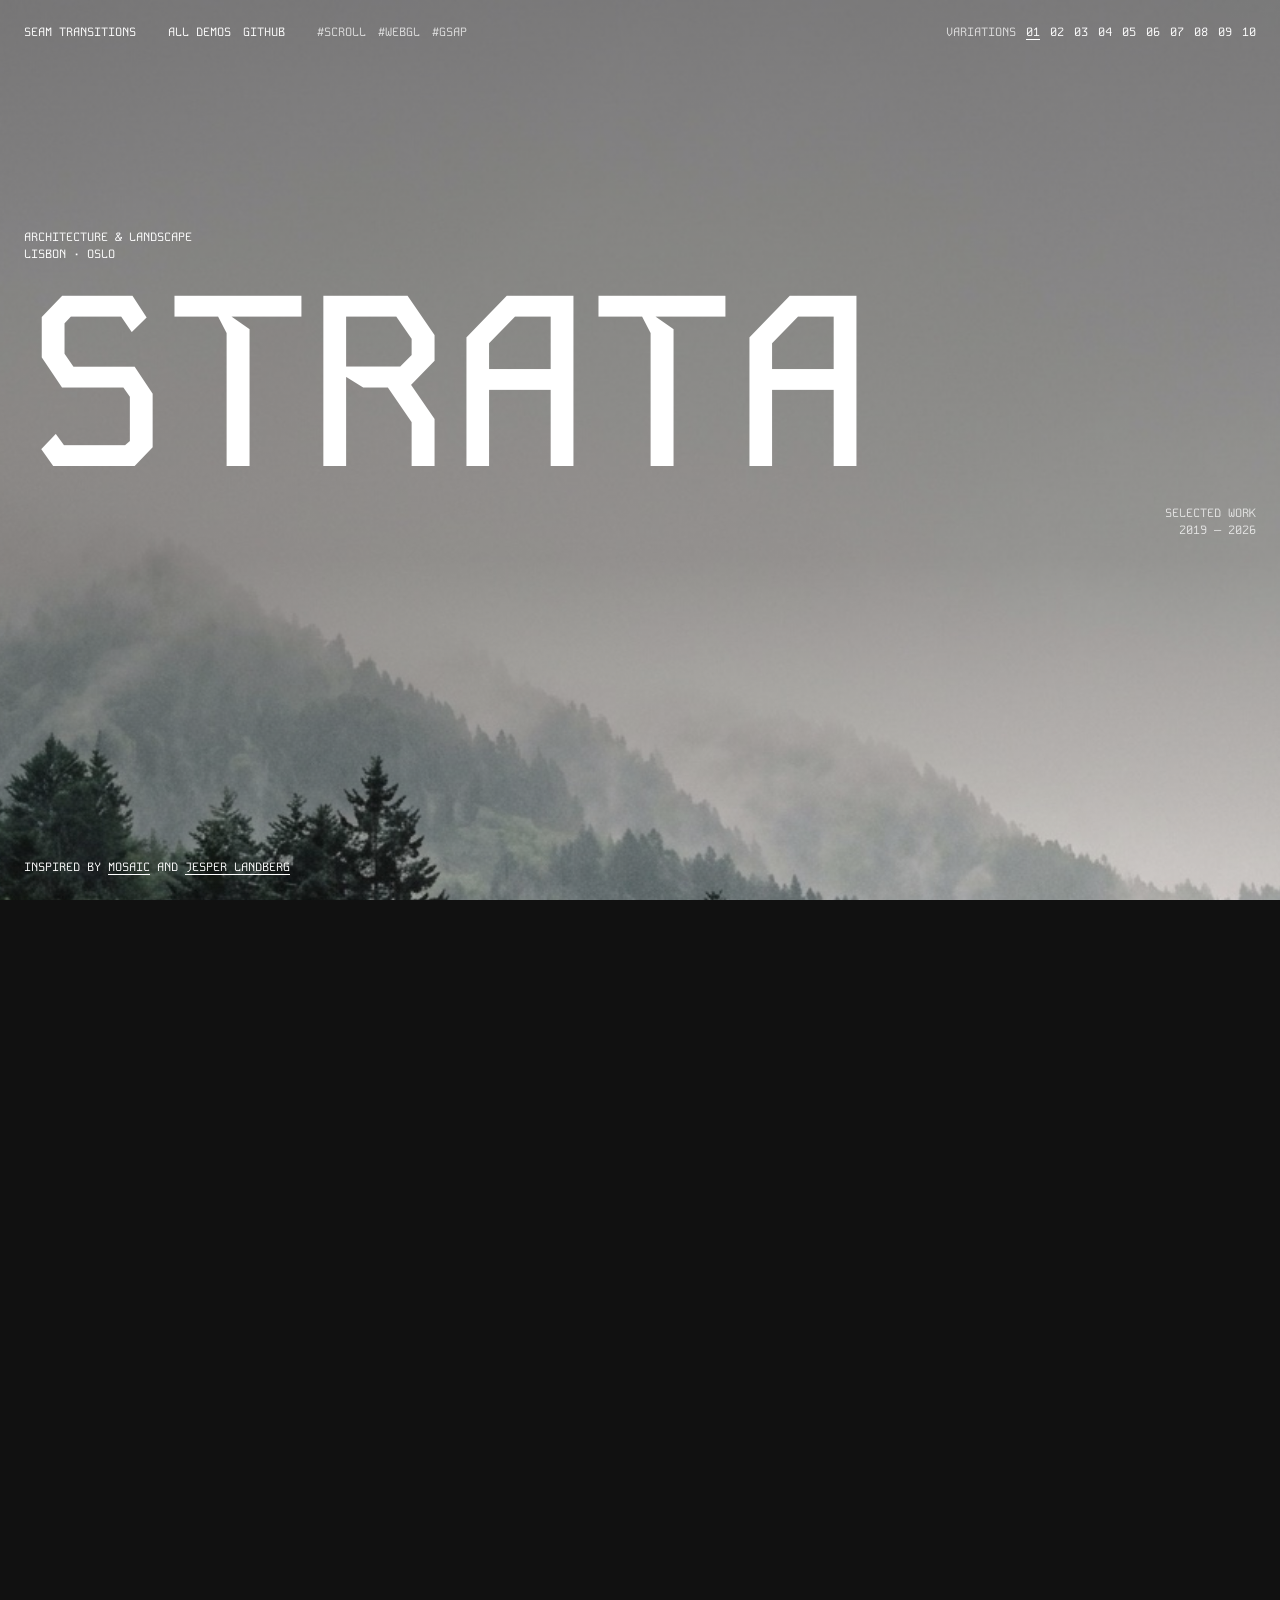
==== index.html @ 370e0d15 "Seam Transitions Ten scroll-driven transitions for the seam between a hero and the white page that s" ====
<!DOCTYPE html>
<html lang="en" class="no-js">
  <head>
    <meta charset="UTF-8" />
    <meta name="viewport" content="width=device-width, initial-scale=1" />
    <title>Seam Transitions | Demo 1 | Codrops</title>
    <meta name="description" content="As the page scrolls up, a photograph of misty pines bleeds into it like ink into wet paper, showing more forest under the page. A WebGL scroll transition with GSAP." />
    <meta name="keywords" content="ink effect, image reveal, scroll transition, section transition, scroll animation, WebGL, GLSL shaders, GSAP, ScrollTrigger" />
    <link rel="canonical" href="https://tympanus.net/Demos/SeamTransitions/" />
    <meta name="theme-color" content="#111" />
    <meta property="og:type" content="website" />
    <meta property="og:site_name" content="Codrops" />
    <meta property="og:title" content="Seam Transitions | Demo 1 | Codrops" />
    <meta property="og:description" content="As the page scrolls up, a photograph of misty pines bleeds into it like ink into wet paper, showing more forest under the page. A WebGL scroll transition with GSAP." />
    <meta property="og:url" content="https://tympanus.net/Demos/SeamTransitions/" />
    <meta property="og:image" content="https://tympanus.net/Demos/SeamTransitions/og-image.jpg" />
    <meta property="og:image:width" content="1200" />
    <meta property="og:image:height" content="630" />
    <meta property="og:image:alt" content="Seam Transitions: a photograph of misty pines bleeding like ink into the white page that scrolls up over it, under the studio name Strata" />
    <meta name="twitter:card" content="summary_large_image" />
    <meta name="twitter:site" content="@codrops" />
    <meta name="twitter:title" content="Seam Transitions | Demo 1 | Codrops" />
    <meta name="twitter:description" content="As the page scrolls up, a photograph of misty pines bleeds into it like ink into wet paper, showing more forest under the page. A WebGL scroll transition with GSAP." />
    <meta name="twitter:image" content="https://tympanus.net/Demos/SeamTransitions/og-image.jpg" />
    <meta name="twitter:image:alt" content="Seam Transitions: a photograph of misty pines bleeding like ink into the white page that scrolls up over it, under the studio name Strata" />
    <link rel="icon" type="image/svg+xml" href="https://tympanus.net/favicon/favicon.svg" />
    <link rel="shortcut icon" href="https://tympanus.net/favicon/favicon.ico" />
    <link rel="preconnect" href="https://fonts.googleapis.com" />
    <link rel="preconnect" href="https://fonts.gstatic.com" crossorigin />
    <link rel="stylesheet" href="https://fonts.googleapis.com/css2?family=Kode+Mono:wght@400;500&display=swap" />
    <link rel="stylesheet" type="text/css" href="css/base.css" />
    <script>
      document.documentElement.className = 'js';
    </script>
    <!-- Added on the live server only, leave commented out in the repo -->
    <!--script src="//tympanus.net/codrops/adpacks/analytics.js"></script-->
  </head>

  <body class="demo-1 loading" data-seam="ink">
    <div id="smooth-wrapper">
      <main id="smooth-content">
        <section class="hero">
          <header class="frame">
            <h1 class="frame__title">Seam Transitions</h1>
            <nav class="frame__links">
              <a href="https://tympanus.net/codrops/hub/">All demos</a>
              <a href="https://github.com/codrops/SeamTransitions">GitHub</a>
            </nav>
            <nav class="frame__tags">
              <a href="https://tympanus.net/codrops/hub/tag/scroll/">#scroll</a>
              <a href="https://tympanus.net/codrops/hub/tag/webgl/">#webgl</a>
              <a href="https://tympanus.net/codrops/hub/tag/gsap/">#gsap</a>
            </nav>
            <nav class="frame__demos">
              <span class="frame__demos-label">Variations</span>
              <span class="frame__demo frame__demo--current">01</span>
              <a class="frame__demo" href="index2.html">02</a>
              <a class="frame__demo" href="index3.html">03</a>
              <a class="frame__demo" href="index4.html">04</a>
              <a class="frame__demo" href="index5.html">05</a>
              <a class="frame__demo" href="index6.html">06</a>
              <a class="frame__demo" href="index7.html">07</a>
              <a class="frame__demo" href="index8.html">08</a>
              <a class="frame__demo" href="index9.html">09</a>
              <a class="frame__demo" href="index10.html">10</a>
            </nav>
            <p class="frame__credits">Inspired by <a href="https://mosaic.flabbergast.agency/">Mosaic</a> and <a href="https://tympanus.net/codrops/?p=124140">Jesper Landberg</a></p>
          </header>
          <img class="hero__img" src="img/hero-ink.jpg" width="1376" height="768" alt="A misty mountain ridge, dark pines fading up into pale fog" />
          <div class="hero__content">
            <p class="hero__meta">Architecture &amp; landscape<br />Lisbon · Oslo</p>
            <h2 class="hero__title">Strata</h2>
            <p class="hero__note">Selected work<br />2019 — 2026</p>
          </div>
        </section>
        <div class="seam" aria-hidden="true"></div>
        <section class="next">
          <div class="next__intro">
            <p class="next__label">(01) Studio</p>
            <p class="next__text">We design buildings that settle into their ground: houses, chapels, baths and schools, cut from the stone, timber and light of their place.</p>
          </div>
          <ul class="projects">
            <li>
              <img src="img/project-1.jpg" width="896" height="1200" alt="A small brick house with a vaulted roof in a dry meadow" />
              <p>Kiln House <span>2025</span></p>
            </li>
            <li>
              <img src="img/project-2.jpg" width="896" height="1200" alt="A timber pavilion on slender columns among tall grasses" />
              <p>Sorrel Pavilion <span>2024</span></p>
            </li>
            <li>
              <img src="img/project-3.jpg" width="896" height="1200" alt="A basalt chapel on a pale gravel hill" />
              <p>Basalt Chapel <span>2024</span></p>
            </li>
            <li>
              <img src="img/project-4.jpg" width="896" height="1200" alt="Sea baths: a concrete deck and steps down into a tidal pool" />
              <p>Harbour Baths <span>2023</span></p>
            </li>
            <li>
              <img src="img/project-5.jpg" width="896" height="1200" alt="A whitewashed courtyard around an old olive tree" />
              <p>Olive Court <span>2022</span></p>
            </li>
            <li>
              <img src="img/project-6.jpg" width="896" height="1200" alt="A long low brick and timber school on flat green land" />
              <p>Lowland School <span>2021</span></p>
            </li>
          </ul>
          <footer class="next__foot">
            <a href="mailto:studio@strata.example">studio@strata.example</a>
            <span>(02) Projects</span>
          </footer>
        </section>
      </main>
    </div>
    <script src="js/gsap.min.js"></script>
    <script src="js/ScrollTrigger.min.js"></script>
    <script src="js/ScrollSmoother.min.js"></script>
    <script src="js/SplitText.min.js"></script>
    <script type="module" src="js/index.js"></script>
    <!-- Added on the live server only, leave commented out in the repo -->
    <!--script src="https://tympanus.net/codrops/adpacks/cda_sponsor.js"></script-->
  </body>
</html>
---- css/base.css ----
/* Seam Transitions · the page frame, the studio page, and what the seams share. */

*,
*::before,
*::after {
  box-sizing: border-box;
}

:root {
  --dark: #111;
  --paper: #fff;
  --ink: #111;
  --font: 'Kode Mono', ui-monospace, monospace;
  --gutter: 24px;
  --hero: 100vh; /* the hero fills the screen; index.js reads its real height */
  font-size: 12px;
}

html,
body {
  margin: 0;
  background: var(--dark);
}

body {
  color: var(--ink);
  font-family: var(--font);
  line-height: 1.4;
  text-transform: uppercase;
  -webkit-font-smoothing: antialiased;
  -moz-osx-font-smoothing: grayscale;
}

a {
  color: inherit;
  text-decoration: none;
}

p,
h1,
h2,
h3,
ul {
  margin: 0;
}

/* Until the fonts and photographs are in: a hairline bar, then the page. */
.js .loading::before,
.js .loading::after {
  content: '';
  position: fixed;
  z-index: 1000;
}

.js .loading::before {
  inset: 0;
  background: var(--dark);
}

.js .loading::after {
  top: 50%;
  left: 50%;
  width: 120px;
  height: 1px;
  margin-left: -60px;
  background: var(--paper);
  transform-origin: 0 50%;
  animation: loading 1.2s ease-in-out infinite alternate;
}

@keyframes loading {
  from {
    transform: scaleX(0.1);
  }
  to {
    transform: scaleX(1);
  }
}

/* Frame ------------------------------------------------------------------ */

/* Codrops' frame, over the hero, in the hero's own colour, and it scrolls
   away with it, so the seams never pass under it. Along the top: the
   title, links, tags and variations. Along the bottom: the credits on the
   left and, on the live site, the sponsor on the right (#cdawrap, put in
   the frame by Codrops' sponsor script). The bottom row is where the seams
   work, so index.js fades it out (--foot) before they get there. */
.frame {
  position: absolute;
  inset: 0;
  z-index: 2;
  display: grid;
  grid-template-columns: auto auto 1fr auto;
  grid-template-rows: auto 1fr auto;
  grid-template-areas:
    'title links tags demos'
    '. . . .'
    'credits credits credits sponsor';
  gap: 8px 32px;
  align-items: start;
  padding: var(--gutter);
  pointer-events: none;
}

.frame a {
  pointer-events: auto;
}

.frame__title {
  grid-area: title;
  font-size: 1rem;
  font-weight: 400;
}

.frame__links {
  grid-area: links;
}

.frame__tags {
  grid-area: tags;
}

.frame__links,
.frame__tags {
  display: flex;
  gap: 12px;
}

.frame__links a:hover,
.frame__tags a:hover,
.frame__demo:hover {
  opacity: 0.6;
}

.frame__tags {
  opacity: 0.75;
}

/* The variations, numbered. */
.frame__demos {
  grid-area: demos;
  display: grid;
  grid-template-columns: auto repeat(10, auto);
  gap: 2px 10px;
  justify-content: end;
}

.frame__demos-label {
  opacity: 0.75;
}

.frame__demo {
  font-variant-numeric: tabular-nums;
}

.frame__demo--current {
  text-decoration: underline;
  text-underline-offset: 3px;
}

.frame__credits,
.frame #cdawrap {
  align-self: end;
  opacity: var(--foot, 1);
}

.frame__credits {
  grid-area: credits;
}

.frame__credits a {
  text-decoration: underline;
  text-underline-offset: 3px;
}

.frame__credits a:hover {
  opacity: 0.6;
}

.frame #cdawrap {
  grid-area: sponsor;
  justify-self: end;
  max-width: 300px;
  text-align: right;
}

.frame--clear .frame__credits,
.frame--clear #cdawrap {
  visibility: hidden;
}

/* The studio page ------------------------------------------------------------- */

/* The hero: a photograph in daylight across the whole screen, each page's
   chosen for its seam, and the studio's name on it in white. Its lower
   quarter is kept clear: that's where the seams work. Dark until the
   photograph is in. */
.hero {
  position: relative;
  height: var(--hero);
  overflow: hidden;
  background: var(--dark);
  color: var(--paper);
}

/* The photograph is drawn as it is (shaders draw it the same, glsl.js,
   photo()). Its box can reach below the hero by --bleed, cropped by it, so
   a seam can show the rest of the picture under the page (Ink, Surface). */
.hero__img {
  position: absolute;
  inset: 0 0 auto;
  width: 100%;
  height: calc(100% + var(--bleed, 0px));
  object-fit: cover;
}

/* A veil over the photograph so the white type reads: darkest at the top,
   behind the frame and the name, lighter towards the bottom, where the
   page comes in. index.js reads the same numbers for the seams, which
   draw the photograph under the same veil. */
.hero {
  --veil-top: 0.5;
  --veil-mid: 0.38;
  --veil-stop: 0.62; /* where --veil-mid is, 0 to 1 down the hero */
  --veil-bottom: 0.12;
}

.hero::after {
  content: '';
  position: absolute;
  inset: 0;
  background: linear-gradient(
    rgb(0 0 0 / var(--veil-top)),
    rgb(0 0 0 / var(--veil-mid)) calc(var(--veil-stop) * 100%),
    rgb(0 0 0 / var(--veil-bottom))
  );
}

.hero__content {
  position: absolute;
  z-index: 1;
  inset: 0;
  display: grid;
  grid-template-columns: repeat(8, minmax(0, 1fr));
  grid-template-rows: 1fr auto 1fr;
  column-gap: var(--gutter);
  padding: 120px var(--gutter) 28vh;
}

.hero__title {
  grid-column: 1 / -1;
  grid-row: 2;
  font-size: clamp(64px, 19vw, 300px);
  font-weight: 500;
  line-height: 0.8;
  letter-spacing: -0.02em;
}

.hero__meta {
  grid-column: 1 / 3;
  grid-row: 1;
  align-self: end;
  padding-bottom: 24px;
}

.hero__note {
  grid-column: 7 / -1;
  grid-row: 3;
  justify-self: end;
  padding-top: 24px;
  text-align: right;
  opacity: 0.75;
}

/* The seam: a box straddling the hero's bottom edge, `--above` into the
   hero and `--below` into the page under it. Each seam draws in it on a
   canvas; it never takes the pointer. */
.seam {
  position: absolute;
  left: 0;
  right: 0;
  top: calc(var(--hero) - var(--above, 0px));
  height: calc(var(--above, 0px) + var(--below, 0px));
  z-index: 5;
  pointer-events: none;
}

.seam canvas {
  display: block;
  width: 100%;
  height: 100%;
}

/* The page under the hero: white, the studio's introduction and its
   latest work. Its top is left open: the seam plays out there. */
.next {
  position: relative;
  background: var(--paper);
  color: var(--ink);
  padding: 34vh var(--gutter) var(--gutter); /* the footer as close to the bottom as the frame is to the top */
  overflow-x: clip; /* the marquee runs to the screen's edges, not past them */
}

.next__intro {
  display: grid;
  grid-template-columns: repeat(8, minmax(0, 1fr));
  column-gap: var(--gutter);
  align-items: baseline;
}

.next__label {
  grid-column: 1 / 3;
  opacity: 0.5;
}

.next__text {
  grid-column: 3 / -1;
  font-size: clamp(20px, 2.2vw, 32px);
  line-height: 1.15;
}

/* The latest work: six 4:5 photographs in a tight row, captions under
   them, right-aligned. With motion it's a marquee: index.js adds a second
   set after the first and `.projects--marquee`, which lines them all up
   at the same size, `--across` to the screen. */
.projects {
  --across: 6;
  display: grid;
  grid-template-columns: repeat(6, minmax(0, 1fr));
  gap: 60px 7px;
  margin: 20vh 0 0;
  padding: 0;
  list-style: none;
}

.projects img {
  display: block;
  width: 100%;
  height: auto; /* the ratio below, not the height="…" in the markup */
  aspect-ratio: 4 / 5;
  object-fit: cover;
  background: #eee;
}

.projects--marquee {
  display: flex;
  gap: 7px;
  width: max-content;
}

.projects--marquee li {
  flex: none;
  width: calc((100vw - 2 * var(--gutter) - (var(--across) - 1) * 7px) / var(--across));
}

.projects p {
  margin-top: 6px;
  text-align: right;
}

.projects span {
  opacity: 0.5;
}

.next__foot {
  display: flex;
  justify-content: space-between;
  margin-top: 24vh;
}

/* Small screens ------------------------------------------------------------ */

@media (max-width: 760px) {
  :root {
    --gutter: 16px;
  }

  .frame {
    grid-template-columns: 1fr;
    grid-template-rows: repeat(4, auto) 1fr auto auto;
    grid-template-areas: 'title' 'links' 'tags' 'demos' '.' 'credits' 'sponsor';
  }

  .frame #cdawrap {
    justify-self: start;
    text-align: left;
  }

  .frame__demos {
    justify-content: start;
  }

  .hero__content {
    padding-top: 180px;
  }

  .hero__meta {
    grid-column: 1 / -1;
  }

  .hero__note {
    grid-column: 1 / -1;
  }

  .next__intro {
    grid-template-columns: 1fr;
    gap: 16px;
  }

  .next__label,
  .next__text {
    grid-column: 1;
  }

  .projects {
    grid-template-columns: repeat(2, minmax(0, 1fr));
    --across: 2.4;
  }
}
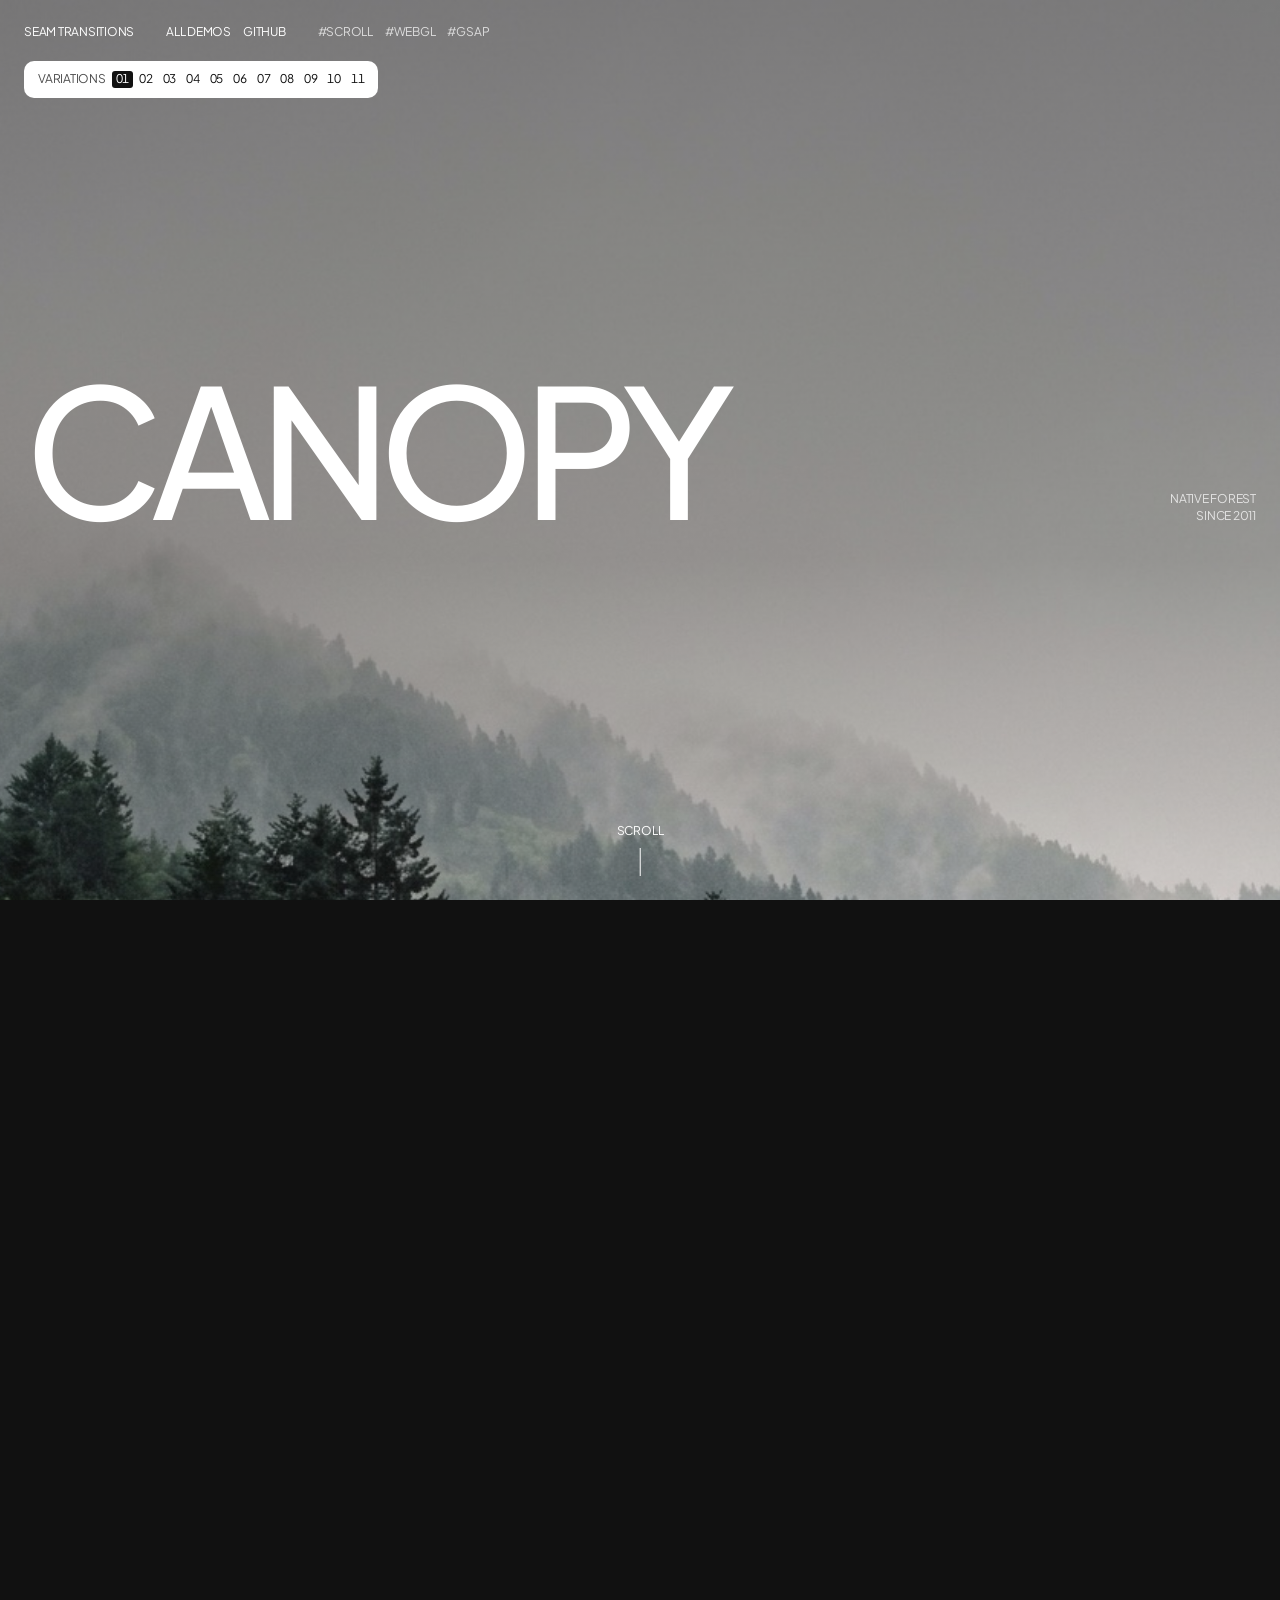
==== commit 54ce5b64: "Give each seam a studio, add Fray and Shavings, new frame and type - Every page is now the home page" ====
--- a/index.html
+++ b/index.html
@@ -4,30 +4,30 @@
     <meta charset="UTF-8" />
     <meta name="viewport" content="width=device-width, initial-scale=1" />
     <title>Seam Transitions | Demo 1 | Codrops</title>
-    <meta name="description" content="As the page scrolls up, a photograph of misty pines bleeds into it like ink into wet paper, showing more forest under the page. A WebGL scroll transition with GSAP." />
+    <meta name="description" content="A cleared hillside grows back: misty pine forest bleeds down into the white page like ink, showing more forest as it scrolls. A WebGL scroll transition with GSAP." />
     <meta name="keywords" content="ink effect, image reveal, scroll transition, section transition, scroll animation, WebGL, GLSL shaders, GSAP, ScrollTrigger" />
     <link rel="canonical" href="https://tympanus.net/Demos/SeamTransitions/" />
     <meta name="theme-color" content="#111" />
     <meta property="og:type" content="website" />
     <meta property="og:site_name" content="Codrops" />
     <meta property="og:title" content="Seam Transitions | Demo 1 | Codrops" />
-    <meta property="og:description" content="As the page scrolls up, a photograph of misty pines bleeds into it like ink into wet paper, showing more forest under the page. A WebGL scroll transition with GSAP." />
+    <meta property="og:description" content="A cleared hillside grows back: misty pine forest bleeds down into the white page like ink, showing more forest as it scrolls. A WebGL scroll transition with GSAP." />
     <meta property="og:url" content="https://tympanus.net/Demos/SeamTransitions/" />
     <meta property="og:image" content="https://tympanus.net/Demos/SeamTransitions/og-image.jpg" />
     <meta property="og:image:width" content="1200" />
     <meta property="og:image:height" content="630" />
-    <meta property="og:image:alt" content="Seam Transitions: a photograph of misty pines bleeding like ink into the white page that scrolls up over it, under the studio name Strata" />
+    <meta property="og:image:alt" content="Seam Transitions: misty pines bleeding like ink into the white page that scrolls up over them, under the name Canopy" />
     <meta name="twitter:card" content="summary_large_image" />
     <meta name="twitter:site" content="@codrops" />
     <meta name="twitter:title" content="Seam Transitions | Demo 1 | Codrops" />
-    <meta name="twitter:description" content="As the page scrolls up, a photograph of misty pines bleeds into it like ink into wet paper, showing more forest under the page. A WebGL scroll transition with GSAP." />
+    <meta name="twitter:description" content="A cleared hillside grows back: misty pine forest bleeds down into the white page like ink, showing more forest as it scrolls. A WebGL scroll transition with GSAP." />
     <meta name="twitter:image" content="https://tympanus.net/Demos/SeamTransitions/og-image.jpg" />
-    <meta name="twitter:image:alt" content="Seam Transitions: a photograph of misty pines bleeding like ink into the white page that scrolls up over it, under the studio name Strata" />
+    <meta name="twitter:image:alt" content="Seam Transitions: misty pines bleeding like ink into the white page that scrolls up over them, under the name Canopy" />
     <link rel="icon" type="image/svg+xml" href="https://tympanus.net/favicon/favicon.svg" />
     <link rel="shortcut icon" href="https://tympanus.net/favicon/favicon.ico" />
     <link rel="preconnect" href="https://fonts.googleapis.com" />
     <link rel="preconnect" href="https://fonts.gstatic.com" crossorigin />
-    <link rel="stylesheet" href="https://fonts.googleapis.com/css2?family=Kode+Mono:wght@400;500&display=swap" />
+    <link rel="stylesheet" href="https://fonts.googleapis.com/css2?family=Plus+Jakarta+Sans:wght@400;500&display=swap" />
     <link rel="stylesheet" type="text/css" href="css/base.css" />
     <script>
       document.documentElement.className = 'js';
@@ -63,51 +63,53 @@
               <a class="frame__demo" href="index8.html">08</a>
               <a class="frame__demo" href="index9.html">09</a>
               <a class="frame__demo" href="index10.html">10</a>
+              <a class="frame__demo" href="index11.html">11</a>
             </nav>
-            <p class="frame__credits">Inspired by <a href="https://mosaic.flabbergast.agency/">Mosaic</a> and <a href="https://tympanus.net/codrops/?p=124140">Jesper Landberg</a></p>
           </header>
           <img class="hero__img" src="img/hero-ink.jpg" width="1376" height="768" alt="A misty mountain ridge, dark pines fading up into pale fog" />
           <div class="hero__content">
-            <p class="hero__meta">Architecture &amp; landscape<br />Lisbon · Oslo</p>
-            <h2 class="hero__title">Strata</h2>
-            <p class="hero__note">Selected work<br />2019 — 2026</p>
+            <h2 class="hero__title">Canopy</h2>
+            <p class="hero__note">Native forest<br />Since 2011</p>
           </div>
+          <p class="hero__scroll" aria-hidden="true">Scroll</p>
+
         </section>
         <div class="seam" aria-hidden="true"></div>
         <section class="next">
           <div class="next__intro">
-            <p class="next__label">(01) Studio</p>
-            <p class="next__text">We design buildings that settle into their ground: houses, chapels, baths and schools, cut from the stone, timber and light of their place.</p>
+            <p class="next__label">(01) Rewilding</p>
+            <p class="next__text">We bring native forest back to hills cleared long ago: seed gathered nearby, planted by volunteers, then left to grow wild.</p>
           </div>
           <ul class="projects">
             <li>
-              <img src="img/project-1.jpg" width="896" height="1200" alt="A small brick house with a vaulted roof in a dry meadow" />
-              <p>Kiln House <span>2025</span></p>
+              <img src="img/canopy-1.jpg" width="896" height="1200" alt="Young birch and pine regrowing on a misty hillside that was once bare moorland" />
+              <p>Birch Hollow <span>2012</span></p>
             </li>
             <li>
-              <img src="img/project-2.jpg" width="896" height="1200" alt="A timber pavilion on slender columns among tall grasses" />
-              <p>Sorrel Pavilion <span>2024</span></p>
+              <img src="img/canopy-2.jpg" width="896" height="1200" alt="Pine saplings in tree guards across a heather hillside above a grey loch" />
+              <p>Upper Loch <span>2014</span></p>
             </li>
             <li>
-              <img src="img/project-3.jpg" width="896" height="1200" alt="A basalt chapel on a pale gravel hill" />
-              <p>Basalt Chapel <span>2024</span></p>
+              <img src="img/canopy-3.jpg" width="896" height="1200" alt="A rowan with red berries among young pines on a misty ridge" />
+              <p>Rowan Ridge <span>2016</span></p>
             </li>
             <li>
-              <img src="img/project-4.jpg" width="896" height="1200" alt="Sea baths: a concrete deck and steps down into a tidal pool" />
-              <p>Harbour Baths <span>2023</span></p>
+              <img src="img/canopy-4.jpg" width="896" height="1200" alt="A young native pinewood with heather and blaeberry beneath the trees" />
+              <p>Red Pine Glen <span>2018</span></p>
             </li>
             <li>
-              <img src="img/project-5.jpg" width="896" height="1200" alt="A whitewashed courtyard around an old olive tree" />
-              <p>Olive Court <span>2022</span></p>
+              <img src="img/canopy-5.jpg" width="896" height="1200" alt="Rows of pine and birch seedlings in trays under a polytunnel" />
+              <p>Seed Store <span>2021</span></p>
             </li>
             <li>
-              <img src="img/project-6.jpg" width="896" height="1200" alt="A long low brick and timber school on flat green land" />
-              <p>Lowland School <span>2021</span></p>
+              <img src="img/canopy-6.jpg" width="896" height="1200" alt="A stream winding through a newly planted valley, bare hills behind" />
+              <p>Moss Burn <span>2024</span></p>
             </li>
           </ul>
           <footer class="next__foot">
-            <a href="mailto:studio@strata.example">studio@strata.example</a>
-            <span>(02) Projects</span>
+            <a href="mailto:hello@canopy.example">hello@canopy.example</a>
+            <p class="next__credits">Inspired by <a href="https://mosaic.flabbergast.agency/">Mosaic</a> and Jesper Landberg’s <a href="https://tympanus.net/Demos/PaperDrops/">demo</a> on Codrops</p>
+            <span>(02) Planting</span>
           </footer>
         </section>
       </main>
--- a/css/base.css
+++ b/css/base.css
@@ -10,7 +10,7 @@
   --dark: #111;
   --paper: #fff;
   --ink: #111;
-  --font: 'Kode Mono', ui-monospace, monospace;
+  --font: 'Plus Jakarta Sans', system-ui, sans-serif;
   --gutter: 24px;
   --hero: 100vh; /* the hero fills the screen; index.js reads its real height */
   font-size: 12px;
@@ -26,6 +26,7 @@
   color: var(--ink);
   font-family: var(--font);
   line-height: 1.4;
+  letter-spacing: -0.02em;
   text-transform: uppercase;
   -webkit-font-smoothing: antialiased;
   -moz-osx-font-smoothing: grayscale;
@@ -81,21 +82,21 @@
 
 /* Codrops' frame, over the hero, in the hero's own colour, and it scrolls
    away with it, so the seams never pass under it. Along the top: the
-   title, links, tags and variations. Along the bottom: the credits on the
-   left and, on the live site, the sponsor on the right (#cdawrap, put in
-   the frame by Codrops' sponsor script). The bottom row is where the seams
-   work, so index.js fades it out (--foot) before they get there. */
+   title, links and tags and, on the live site, the sponsor on the right
+   (#cdawrap, put in the frame by Codrops' sponsor script). Under the title,
+   the variations, in a white box so they can't be missed. Nothing sits low
+   in the hero, where the seams work: the credits are in the footer. */
 .frame {
   position: absolute;
   inset: 0;
   z-index: 2;
   display: grid;
   grid-template-columns: auto auto 1fr auto;
-  grid-template-rows: auto 1fr auto;
+  grid-template-rows: auto auto 1fr;
   grid-template-areas:
-    'title links tags demos'
-    '. . . .'
-    'credits credits credits sponsor';
+    'title links tags sponsor'
+    'demos demos demos .'
+    '. . . .';
   gap: 8px 32px;
   align-items: start;
   padding: var(--gutter);
@@ -136,13 +137,19 @@
   opacity: 0.75;
 }
 
-/* The variations, numbered. */
+/* The variations, numbered, in a white box, the current one filled in. */
 .frame__demos {
   grid-area: demos;
-  display: grid;
-  grid-template-columns: auto repeat(10, auto);
+  justify-self: start;
+  display: grid;
+  grid-template-columns: auto repeat(11, auto);
   gap: 2px 10px;
-  justify-content: end;
+  align-items: center;
+  margin-top: 12px;
+  padding: 10px 14px;
+  border-radius: 10px;
+  background: var(--paper);
+  color: var(--ink);
 }
 
 .frame__demos-label {
@@ -154,27 +161,11 @@
 }
 
 .frame__demo--current {
-  text-decoration: underline;
-  text-underline-offset: 3px;
-}
-
-.frame__credits,
-.frame #cdawrap {
-  align-self: end;
-  opacity: var(--foot, 1);
-}
-
-.frame__credits {
-  grid-area: credits;
-}
-
-.frame__credits a {
-  text-decoration: underline;
-  text-underline-offset: 3px;
-}
-
-.frame__credits a:hover {
-  opacity: 0.6;
+  margin: 0 -4px;
+  padding: 0 4px;
+  border-radius: 3px;
+  background: var(--ink);
+  color: var(--paper);
 }
 
 .frame #cdawrap {
@@ -184,17 +175,12 @@
   text-align: right;
 }
 
-.frame--clear .frame__credits,
-.frame--clear #cdawrap {
-  visibility: hidden;
-}
-
 /* The studio page ------------------------------------------------------------- */
 
 /* The hero: a photograph in daylight across the whole screen, each page's
-   chosen for its seam, and the studio's name on it in white. Its lower
-   quarter is kept clear: that's where the seams work. Dark until the
-   photograph is in. */
+   chosen for its seam, and the studio's name on it in white, in the middle
+   of the screen. Below the name it's kept clear: that's where the seams
+   work. Dark until the photograph is in. */
 .hero {
   position: relative;
   height: var(--hero);
@@ -205,7 +191,7 @@
 
 /* The photograph is drawn as it is (shaders draw it the same, glsl.js,
    photo()). Its box can reach below the hero by --bleed, cropped by it, so
-   a seam can show the rest of the picture under the page (Ink, Surface). */
+   a seam can show the rest of the picture under the page (Ink). */
 .hero__img {
   position: absolute;
   inset: 0 0 auto;
@@ -244,32 +230,62 @@
   grid-template-columns: repeat(8, minmax(0, 1fr));
   grid-template-rows: 1fr auto 1fr;
   column-gap: var(--gutter);
-  padding: 120px var(--gutter) 28vh;
+  padding: 120px var(--gutter); /* the same above and below, so the name is in the middle */
 }
 
 .hero__title {
   grid-column: 1 / -1;
   grid-row: 2;
-  font-size: clamp(64px, 19vw, 300px);
+  align-self: last baseline;
+  font-size: clamp(56px, 14vw, 220px);
   font-weight: 500;
   line-height: 0.8;
-  letter-spacing: -0.02em;
-}
-
-.hero__meta {
-  grid-column: 1 / 3;
-  grid-row: 1;
-  align-self: end;
-  padding-bottom: 24px;
-}
-
+  letter-spacing: -0.07em;
+}
+
+/* A Japanese character after the name (Mend's 金, gold): set in a typeface
+   that has it, untracked, and sized and raised so its ink is as tall as the
+   name's capitals and sits on their baseline (a Japanese character fills a
+   square that reaches below the baseline). */
+.hero__title [lang='ja'] {
+  font-family: 'Zen Kaku Gothic New', sans-serif;
+  font-size: 0.85em;
+  letter-spacing: 0;
+  vertical-align: 0.036em;
+}
+
+/* Beside the name, on its baseline, so nothing sits below it. */
 .hero__note {
   grid-column: 7 / -1;
-  grid-row: 3;
+  grid-row: 2;
+  align-self: last baseline;
   justify-self: end;
-  padding-top: 24px;
   text-align: right;
   opacity: 0.75;
+}
+
+/* A cue to scroll, at the bottom of the hero, in the middle: a word over a
+   short line. index.js fades it out over the first few px of scroll,
+   before the seam comes up to it. */
+.hero__scroll {
+  position: absolute;
+  z-index: 1;
+  left: 50%;
+  bottom: var(--gutter);
+  display: flex;
+  flex-direction: column;
+  align-items: center;
+  gap: 8px;
+  color: var(--paper);
+  transform: translateX(-50%);
+  pointer-events: none;
+}
+
+.hero__scroll::after {
+  content: '';
+  width: 1px;
+  height: 28px;
+  background: currentColor;
 }
 
 /* The seam: a box straddling the hero's bottom edge, `--above` into the
@@ -317,6 +333,21 @@
   grid-column: 3 / -1;
   font-size: clamp(20px, 2.2vw, 32px);
   line-height: 1.15;
+  letter-spacing: -0.035em;
+  word-spacing: 0.12em; /* the words, kept apart in capitals set this tight */
+}
+
+/* A letter a seam has drunk from (Roots, whose roots reach the first line):
+   its ink drawn off from the top down to --level, px down its box, leaving
+   it pale, and paler still as --dry goes from 0 to 1 (45% of its ink left,
+   down to 12%). Only while there's something drawn off, so untouched
+   letters are plain text. */
+.next__char--drunk {
+  --pale: color-mix(in srgb, var(--ink) calc(45% - 33% * var(--dry, 0)), var(--paper));
+  background: linear-gradient(var(--pale) var(--level), var(--ink) var(--level));
+  -webkit-background-clip: text;
+  background-clip: text;
+  color: transparent;
 }
 
 /* The latest work: six 4:5 photographs in a tight row, captions under
@@ -362,10 +393,32 @@
   opacity: 0.5;
 }
 
+/* The footer: the studio's email, the demo's credits in the middle, the
+   section's name. */
 .next__foot {
-  display: flex;
-  justify-content: space-between;
+  display: grid;
+  grid-template-columns: 1fr auto 1fr;
+  gap: 8px var(--gutter);
+  align-items: baseline;
   margin-top: 24vh;
+}
+
+.next__foot > :last-child {
+  justify-self: end;
+}
+
+.next__credits {
+  text-align: center;
+  opacity: 0.6;
+}
+
+.next__credits a {
+  text-decoration: underline;
+  text-underline-offset: 3px;
+}
+
+.next__credits a:hover {
+  opacity: 0.6;
 }
 
 /* Small screens ------------------------------------------------------------ */
@@ -377,8 +430,12 @@
 
   .frame {
     grid-template-columns: 1fr;
-    grid-template-rows: repeat(4, auto) 1fr auto auto;
-    grid-template-areas: 'title' 'links' 'tags' 'demos' '.' 'credits' 'sponsor';
+    grid-template-rows: repeat(5, auto) 1fr;
+    grid-template-areas: 'title' 'demos' 'links' 'tags' 'sponsor' '.';
+  }
+
+  .frame__demos {
+    margin-top: 4px;
   }
 
   .frame #cdawrap {
@@ -386,20 +443,27 @@
     text-align: left;
   }
 
-  .frame__demos {
-    justify-content: start;
-  }
-
   .hero__content {
-    padding-top: 180px;
-  }
-
-  .hero__meta {
-    grid-column: 1 / -1;
-  }
-
+    padding-block: 180px;
+  }
+
+  /* The name fills the width: the note goes under it. */
   .hero__note {
     grid-column: 1 / -1;
+    grid-row: 3;
+    align-self: start;
+    padding-top: 24px;
+  }
+
+  /* The credits above the email and the section's name. */
+  .next__foot {
+    grid-template-columns: 1fr 1fr;
+  }
+
+  .next__credits {
+    grid-column: 1 / -1;
+    grid-row: 1;
+    margin-bottom: 16px;
   }
 
   .next__intro {
